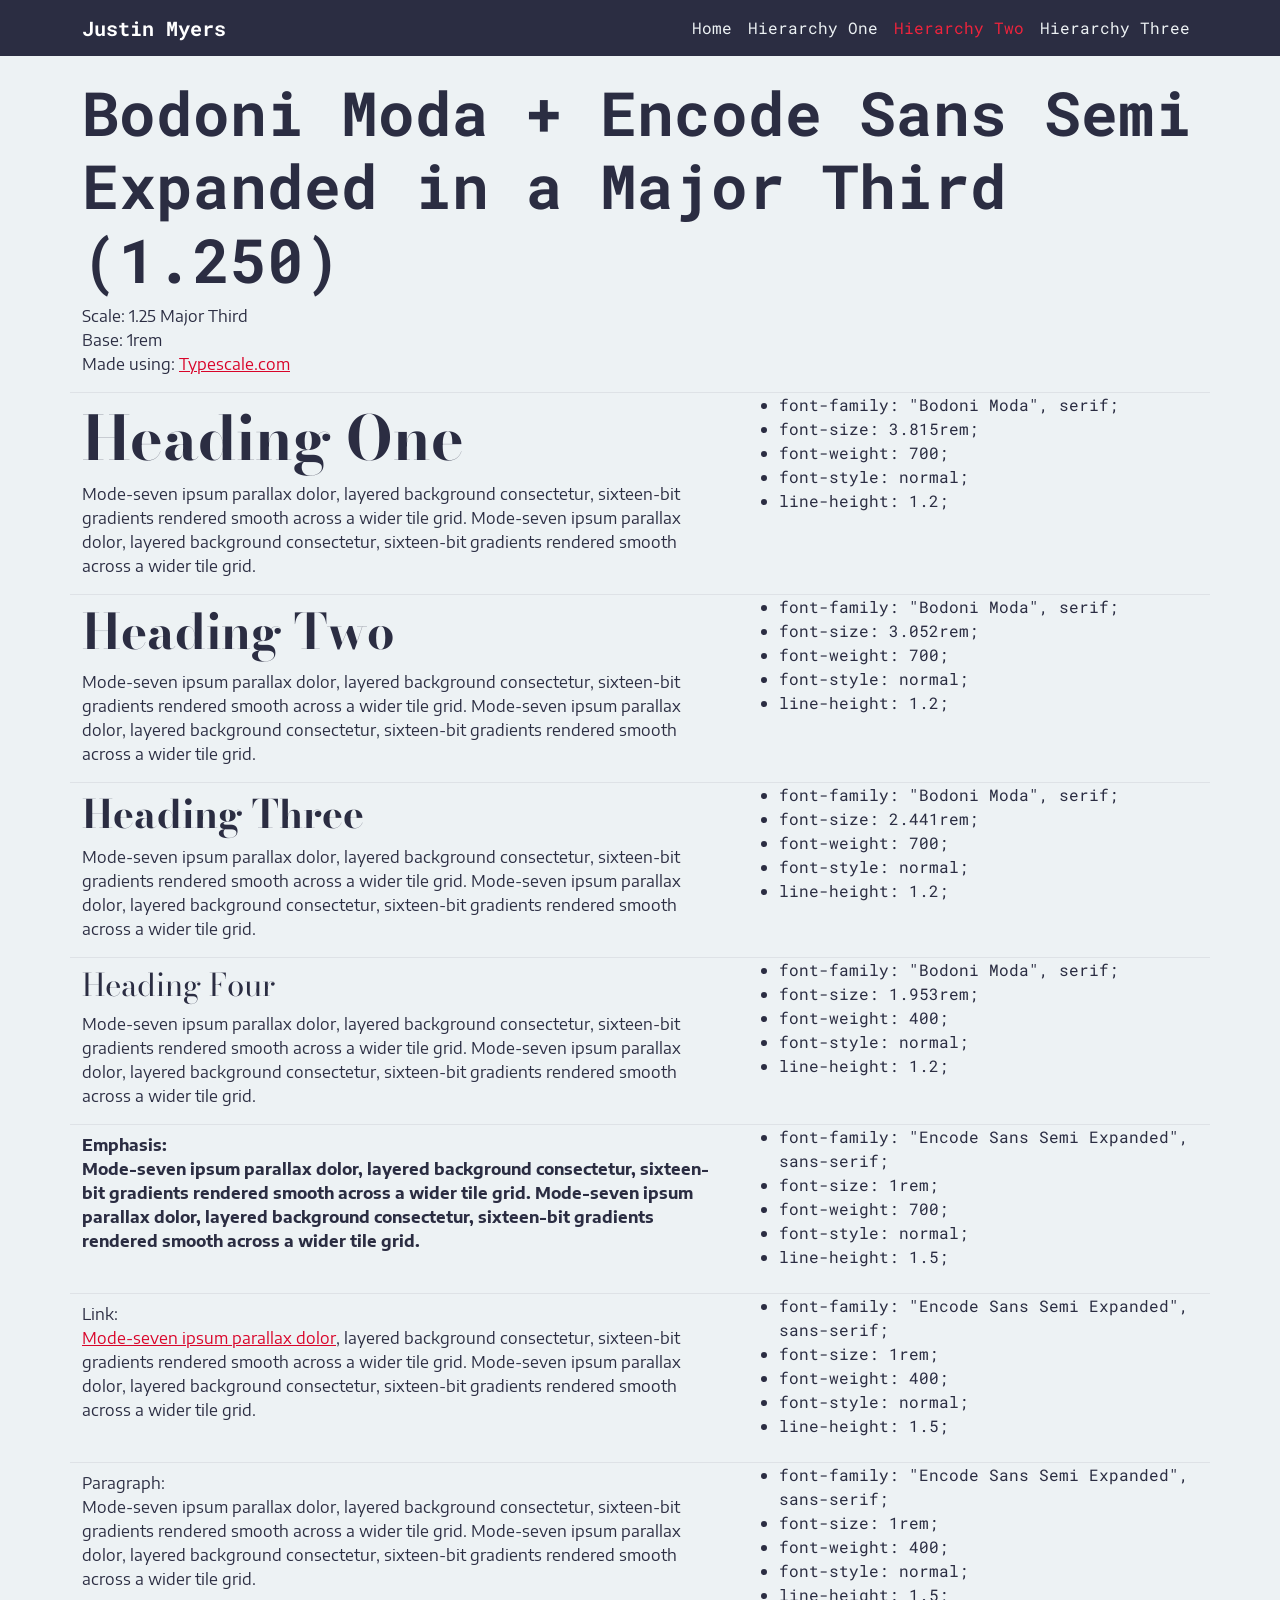
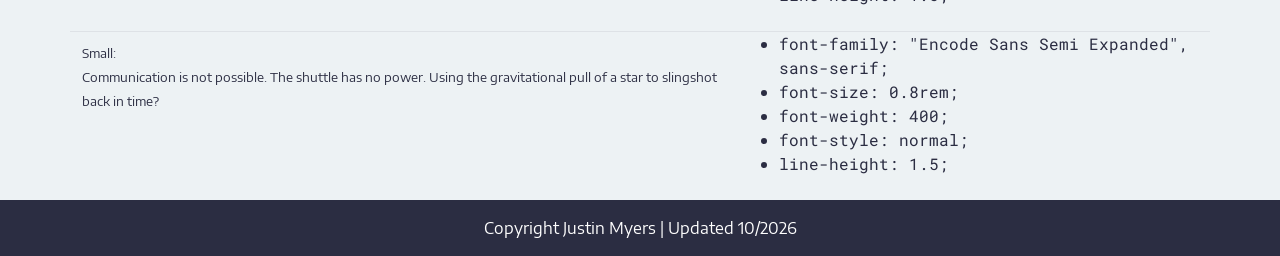
==== hierarchies/hierarchy-2.html @ 9d2e60b4 "Add files via upload" ====
<!DOCTYPE html>
<html lang="en">
<head>
  <meta charset="UTF-8">
  <meta name="viewport" content="width=device-width, initial-scale=1.0">
  <title>Type Hierarchies | Justin Myers Hierarchy Two</title>

  <link rel="preconnect" href="https://fonts.googleapis.com">
  <link rel="preconnect" href="https://fonts.gstatic.com" crossorigin>
  <link href="https://fonts.googleapis.com/css2?family=Bodoni+Moda:wght@400;700&family=Encode+Sans+Semi+Expanded:wght@400;700&family=Roboto+Mono:ital,wght@0,100..700;1,100..700&display=swap" rel="stylesheet">

  <link href="https://cdn.jsdelivr.net/npm/bootstrap@5.3.3/dist/css/bootstrap.min.css" rel="stylesheet">
  <link rel="stylesheet" href="../css/style.css">
  <link rel="stylesheet" href="../css/hierarchy-2.css">
</head>
<body class="palette-test">

  <!-- Navbar -->
  <nav class="navbar navbar-expand-lg navbar-custom sticky-top">
    <div class="container-lg">
      <a class="navbar-brand" href="../index.html">Justin Myers</a>
      <button class="navbar-toggler" type="button" data-bs-toggle="collapse" data-bs-target="#navMain" aria-controls="navMain" aria-expanded="false" aria-label="Toggle navigation">
        <span class="navbar-toggler-icon"></span>
      </button>
      <div class="collapse navbar-collapse" id="navMain">
        <ul class="navbar-nav ms-auto mb-2 mb-lg-0">
          <li class="nav-item">
            <a class="nav-link" href="../index.html">Home</a>
          </li>
          <li class="nav-item">
            <a class="nav-link" href="hierarchy-1.html">Hierarchy One</a>
          </li>
          <li class="nav-item">
            <a class="nav-link active" aria-current="page" href="hierarchy-2.html">Hierarchy Two</a>
          </li>
          <li class="nav-item">
            <a class="nav-link" href="hierarchy-3.html">Hierarchy Three</a>
          </li>
        </ul>
      </div>
    </div>
  </nav>

  <!-- Content -->
  <main>
    <div class="container-lg content-container">

      <div class="row pt-3">
        <h1 class="title">Bodoni Moda + Encode Sans Semi Expanded in a Major Third (1.250)</h1>
        <p>Scale: 1.25 Major Third<br>
          Base: 1rem<br>
          Made using: <a class="link" href="https://typescale.com/">Typescale.com</a></p>
      </div><!-- Close row -->

      <div class="row"><!-- Open h1 row -->
        <div class="col-lg-7 pt-2 border-top">
          <h1>Heading One</h1>
          <p>Mode-seven ipsum parallax dolor, layered background consectetur, sixteen-bit gradients rendered smooth across a wider tile grid. Mode-seven ipsum parallax dolor, layered background consectetur, sixteen-bit gradients rendered smooth across a wider tile grid.</p>
        </div>
        <div class="col-lg-5 mb-2 specsDiv">
          <ul class="roboto-mono-specs">
            <li>font-family: "Bodoni Moda", serif;</li>
            <li>font-size: 3.815rem;</li>
            <li>font-weight: 700;</li>
            <li>font-style: normal;</li>
            <li>line-height: 1.2;</li>
          </ul>
        </div>
      </div><!-- Close h1 row -->

      <div class="row"><!-- Open h2 row -->
        <div class="col-lg-7 pt-2 border-top">
          <h2>Heading Two</h2>
          <p>Mode-seven ipsum parallax dolor, layered background consectetur, sixteen-bit gradients rendered smooth across a wider tile grid. Mode-seven ipsum parallax dolor, layered background consectetur, sixteen-bit gradients rendered smooth across a wider tile grid.</p>
        </div>
        <div class="col-lg-5 mb-2 specsDiv">
          <ul class="roboto-mono-specs">
            <li>font-family: "Bodoni Moda", serif;</li>
            <li>font-size: 3.052rem;</li>
            <li>font-weight: 700;</li>
            <li>font-style: normal;</li>
            <li>line-height: 1.2;</li>
          </ul>
        </div>
      </div><!-- Close h2 row -->

      <div class="row"><!-- Open h3 row -->
        <div class="col-lg-7 pt-2 border-top">
          <h3>Heading Three</h3>
          <p>Mode-seven ipsum parallax dolor, layered background consectetur, sixteen-bit gradients rendered smooth across a wider tile grid. Mode-seven ipsum parallax dolor, layered background consectetur, sixteen-bit gradients rendered smooth across a wider tile grid.</p>
        </div>
        <div class="col-lg-5 mb-2 specsDiv">
          <ul class="roboto-mono-specs">
            <li>font-family: "Bodoni Moda", serif;</li>
            <li>font-size: 2.441rem;</li>
            <li>font-weight: 700;</li>
            <li>font-style: normal;</li>
            <li>line-height: 1.2;</li>
          </ul>
        </div>
      </div><!-- Close h3 row -->

      <div class="row"><!-- Open h4 row -->
        <div class="col-lg-7 pt-2 border-top">
          <h4>Heading Four</h4>
          <p>Mode-seven ipsum parallax dolor, layered background consectetur, sixteen-bit gradients rendered smooth across a wider tile grid. Mode-seven ipsum parallax dolor, layered background consectetur, sixteen-bit gradients rendered smooth across a wider tile grid.</p>
        </div>
        <div class="col-lg-5 mb-2 specsDiv">
          <ul class="roboto-mono-specs">
            <li>font-family: "Bodoni Moda", serif;</li>
            <li>font-size: 1.953rem;</li>
            <li>font-weight: 400;</li>
            <li>font-style: normal;</li>
            <li>line-height: 1.2;</li>
          </ul>
        </div>
      </div><!-- Close h4 row -->

      <div class="row"><!-- Open emphasis row -->
        <div class="col-lg-7 pt-2 border-top">
          <p><strong>Emphasis:<br> Mode-seven ipsum parallax dolor, layered background consectetur, sixteen-bit gradients rendered smooth across a wider tile grid. Mode-seven ipsum parallax dolor, layered background consectetur, sixteen-bit gradients rendered smooth across a wider tile grid.</strong></p>
        </div>
        <div class="col-lg-5 mb-2 specsDiv">
          <ul class="roboto-mono-specs">
            <li>font-family: "Encode Sans Semi Expanded", sans-serif;</li>
            <li>font-size: 1rem;</li>
            <li>font-weight: 700;</li>
            <li>font-style: normal;</li>
            <li>line-height: 1.5;</li>
          </ul>
        </div>
      </div><!-- Close emphasis row -->

      <div class="row"><!-- Open link row -->
        <div class="col-lg-7 pt-2 border-top">
          <p>Link:<br> <a class="link" href="#">Mode-seven ipsum parallax dolor</a>, layered background consectetur, sixteen-bit gradients rendered smooth across a wider tile grid. Mode-seven ipsum parallax dolor, layered background consectetur, sixteen-bit gradients rendered smooth across a wider tile grid.</p>
        </div>
        <div class="col-lg-5 mb-2 specsDiv">
          <ul class="roboto-mono-specs">
            <li>font-family: "Encode Sans Semi Expanded", sans-serif;</li>
            <li>font-size: 1rem;</li>
            <li>font-weight: 400;</li>
            <li>font-style: normal;</li>
            <li>line-height: 1.5;</li>
          </ul>
        </div>
      </div><!-- Close link row -->

      <div class="row"><!-- Open paragraph row -->
        <div class="col-lg-7 pt-2 border-top">
          <p>Paragraph:<br>Mode-seven ipsum parallax dolor, layered background consectetur, sixteen-bit gradients rendered smooth across a wider tile grid. Mode-seven ipsum parallax dolor, layered background consectetur, sixteen-bit gradients rendered smooth across a wider tile grid.</p>
        </div>
        <div class="col-lg-5 mb-2 specsDiv">
          <ul class="roboto-mono-specs">
            <li>font-family: "Encode Sans Semi Expanded", sans-serif;</li>
            <li>font-size: 1rem;</li>
            <li>font-weight: 400;</li>
            <li>font-style: normal;</li>
            <li>line-height: 1.5;</li>
          </ul>
        </div>
      </div><!-- Close paragraph row -->

      <div class="row"><!-- Open small row -->
        <div class="col-lg-7 pt-2 border-top">
          <p><small>Small:<br> Communication is not possible. The shuttle has no power. Using the gravitational pull of a star to slingshot back in time?</small></p>
        </div>
        <div class="col-lg-5 mb-2 specsDiv">
          <ul class="roboto-mono-specs">
            <li>font-family: "Encode Sans Semi Expanded", sans-serif;</li>
            <li>font-size: 0.8rem;</li>
            <li>font-weight: 400;</li>
            <li>font-style: normal;</li>
            <li>line-height: 1.5;</li>
          </ul>
        </div>
      </div><!-- Close small row -->

    </div>
  </main>

  <!-- Footer -->
  <footer class="site-footer text-center py-3">
    <p class="mb-0">Copyright Justin Myers | Updated 10/2026</p>
  </footer>

  <script src="https://cdn.jsdelivr.net/npm/bootstrap@5.3.3/dist/js/bootstrap.bundle.min.js"></script>
</body>
</html>
---- css/style.css ----
:root {
  --navy: #06111C;
  --nav-link: #CBD5E1;
  --nav-link-active: #FFFFFF;
  --btn-orange: #FB8500;
  --btn-blue: #3B82F6;
  --grid-col-1: #FDE68A;
  --grid-col-2: #93C5FD;
  --grid-col-3: #6EE7B7;
}

/* Test palette - applied via <body class="palette-test"> (index + hierarchy-1) */
.palette-test {
  --space-indigo: #2B2D42;
  --lavender-grey: #8D99AE;
  --platinum: #EDF2F4;
  --strawberry-red: #EF233C;
  --flag-red: #D90429;

  /* Remap the existing theme variables */
  --navy: var(--space-indigo);
  --nav-link: var(--platinum);
  --nav-link-active: var(--strawberry-red);
  --btn-orange: var(--strawberry-red);
  --btn-blue: var(--flag-red);

  background-color: var(--platinum);
  color: var(--space-indigo);
}

.palette-test h1,
.palette-test h2,
.palette-test h3,
.palette-test h4,
.palette-test h5,
.palette-test h6 {
  color: var(--space-indigo);
}

.palette-test a:not(.nav-link):not(.navbar-brand):not(.dropdown-item):not(.btn) {
  color: var(--flag-red);
}

.palette-test .card {
  background-color: var(--lavender-grey);
  border-color: var(--lavender-grey);
  color: var(--space-indigo);
}

html {
  font-size: 16px;
}

body {
  font-family: 'Roboto', sans-serif;
  font-weight: 400;
  display: flex;
  flex-direction: column;
  min-height: 100vh;
}

main {
  flex: 1 0 auto;
}

h1, h2, h3, h4, h5, h6 {
  font-family: 'Roboto', sans-serif;
  font-weight: 700;
}

/* Roboto Mono: navbar, page titles, and code/spec text only */
.font-mono,
.navbar-custom,
h1.title,
code, kbd, pre, samp {
  font-family: 'Roboto Mono', monospace;
}

/* Major Third (1.25) type scale */
h6 { font-size: 1.25rem; }
h5 { font-size: 1.563rem; }
h4 { font-size: 1.953rem; }
h3 { font-size: 2.441rem; }
h2 { font-size: 3.052rem; }
h1 { font-size: 3.815rem; }
small, .small { font-size: 0.8rem; }

/* Type spec lists on hierarchy pages */
.roboto-mono-specs {
  font-family: 'Roboto Mono', monospace;
}

/* Divider above the specs only when it sits beside the text (lg+);
   on mobile the specs stack directly under the paragraph */
@media (min-width: 992px) {
  .specsDiv {
    border-top: var(--bs-border-width) solid var(--bs-border-color);
  }
}

/* Layout spacing: 4px between sticky navbar and content container */
.content-container {
  margin-top: 4px;
}

/* Footer */
.site-footer {
  flex-shrink: 0;
  background-color: var(--navy);
  color: #fff;
}

/* Navbar */
.navbar-custom {
  background-color: var(--navy);
}

.navbar-custom .navbar-brand {
  color: #fff;
  font-weight: 700;
}

.navbar-custom .nav-link {
  color: var(--nav-link);
}

.navbar-custom .nav-link:hover,
.navbar-custom .nav-link:focus {
  color: var(--nav-link-active);
}

.navbar-custom .nav-link.active {
  color: var(--nav-link-active);
}

.navbar-custom .dropdown-menu {
  background-color: var(--navy);
}

.navbar-custom .dropdown-item {
  color: var(--nav-link);
}

.navbar-custom .dropdown-item:hover,
.navbar-custom .dropdown-item:focus,
.navbar-custom .dropdown-item.active {
  color: var(--nav-link-active);
  background-color: rgba(255, 255, 255, 0.08);
}

.navbar-custom .navbar-toggler {
  border-color: var(--nav-link);
}

/* Shared orange/blue-hover button used for cards + modal triggers */
.btn-pixel {
  background-color: var(--btn-orange);
  border-color: var(--btn-orange);
  color: #fff;
}

.btn-pixel:hover,
.btn-pixel:focus {
  background-color: var(--btn-blue);
  border-color: var(--btn-blue);
  color: #fff;
}

/* Cards page */
.card-equal {
  height: 100%;
}

/* Type specimen images on index cards: full width, no cropping */
.card-img-type {
  width: 100%;
  height: auto;
}

.card-img-fixed {
  height: 200px;
  width: 100%;
  object-fit: cover;
  image-rendering: pixelated;
}



.grid-col-1 { background-color: var(--grid-col-1); }
.grid-col-2 { background-color: var(--grid-col-2); }
.grid-col-3 { background-color: var(--grid-col-3); }
---- css/hierarchy-2.css ----
/* ==========================================================================
   Hierarchy 2 - page-specific type (loaded after style.css)
   Headings h1-h4: Bodoni Moda
   Paragraph, emphasis, link: Encode Sans Semi Expanded
   Navbar, page title, specs stay Roboto Mono (from style.css)
   ========================================================================== */

body {
  font-family: 'Encode Sans Semi Expanded', sans-serif;
  font-weight: 400;
}

h1, h2, h3, h4 {
  font-family: 'Bodoni Moda', serif;
}

h1, h2, h3 {
  font-weight: 700;
}

h4 {
  font-weight: 400;
}

strong {
  font-weight: 700;
}

a.link {
  font-weight: 400;
}
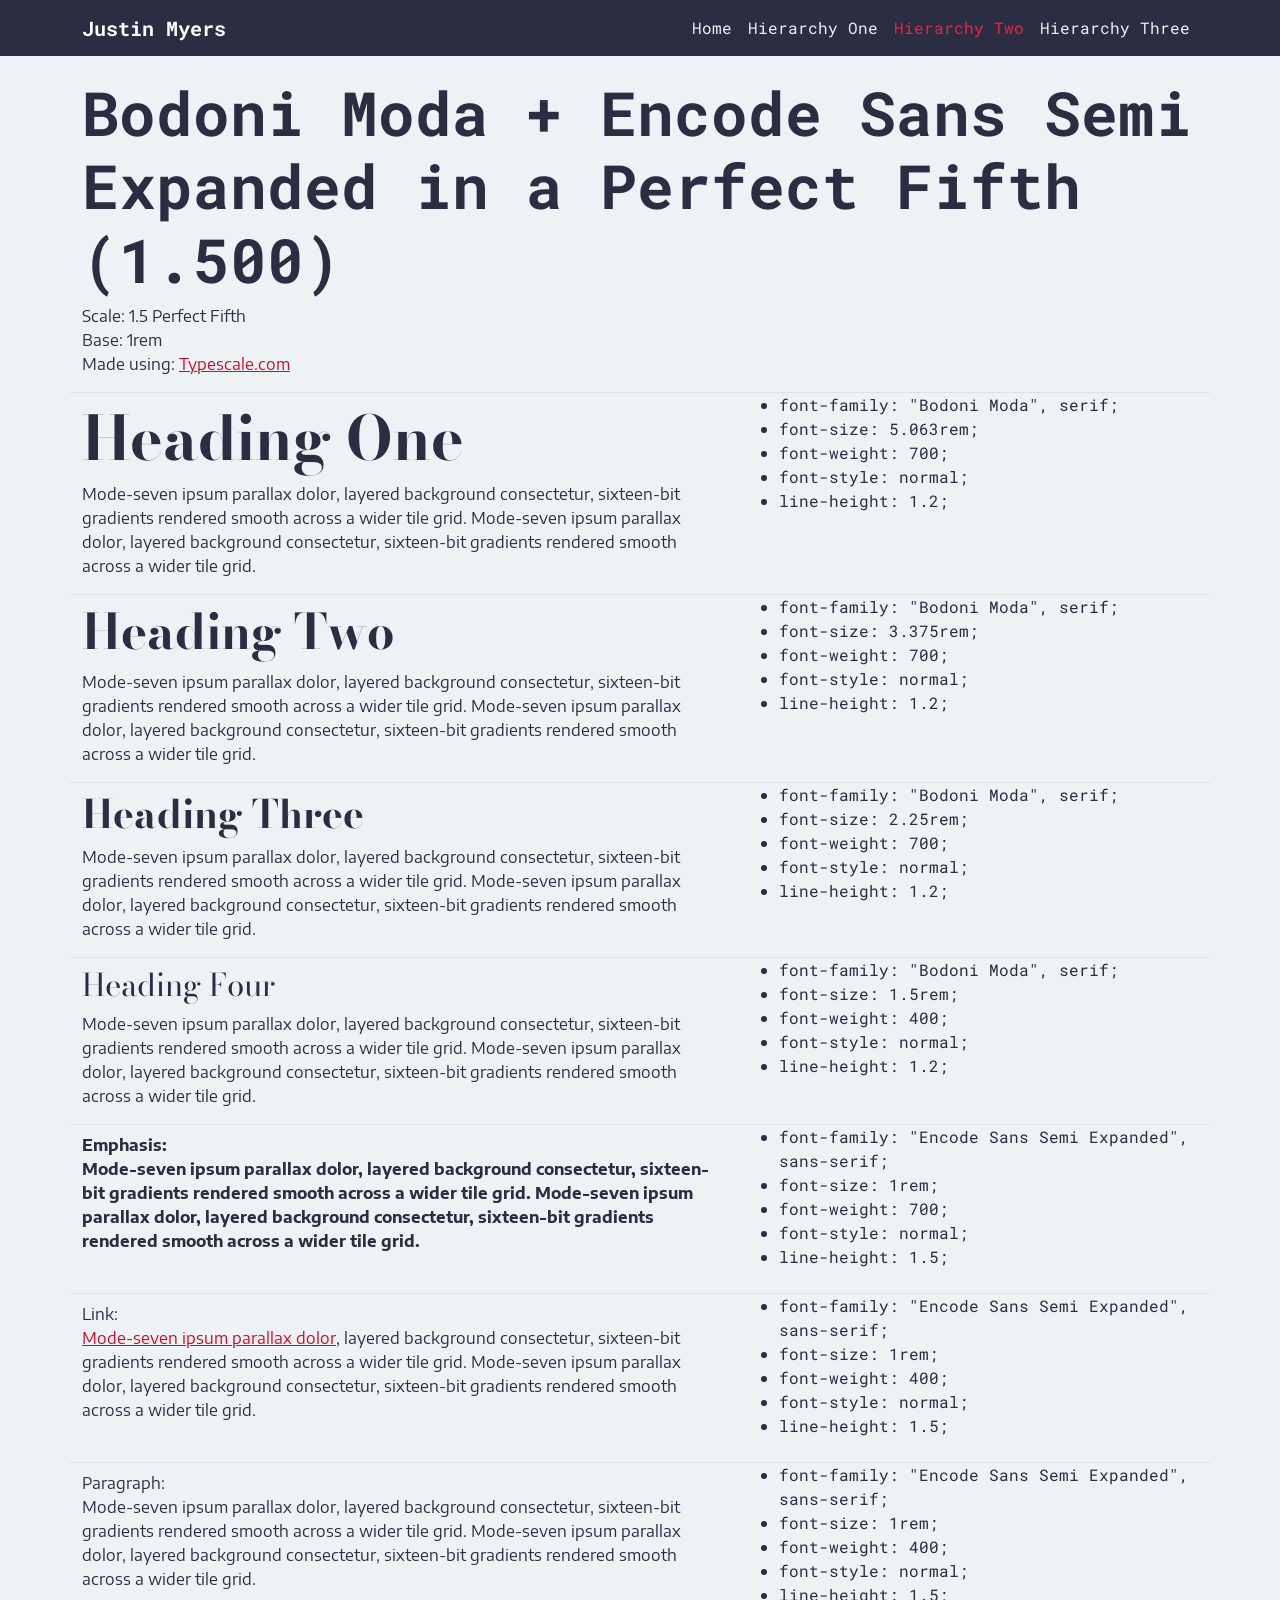
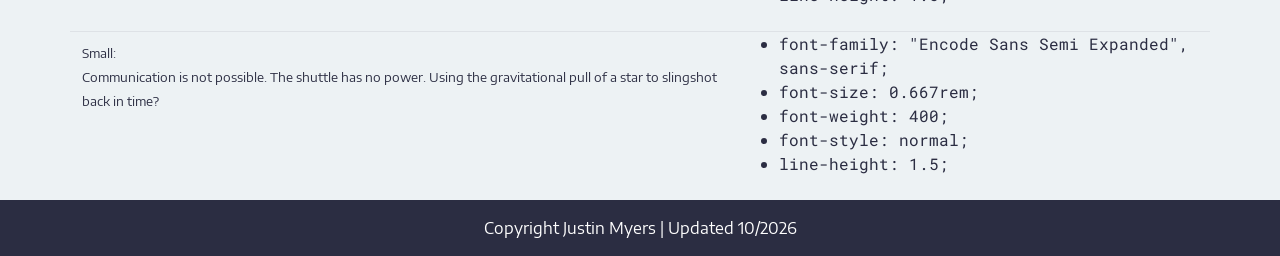
==== commit 89ca2141: "Update font sizes and title in hierarchy-2.html" ====
--- a/hierarchies/hierarchy-2.html
+++ b/hierarchies/hierarchy-2.html
@@ -46,8 +46,8 @@
     <div class="container-lg content-container">
 
       <div class="row pt-3">
-        <h1 class="title">Bodoni Moda + Encode Sans Semi Expanded in a Major Third (1.250)</h1>
-        <p>Scale: 1.25 Major Third<br>
+        <h1 class="title">Bodoni Moda + Encode Sans Semi Expanded in a Perfect Fifth (1.500)</h1>
+        <p>Scale: 1.5 Perfect Fifth<br>
           Base: 1rem<br>
           Made using: <a class="link" href="https://typescale.com/">Typescale.com</a></p>
       </div><!-- Close row -->
@@ -60,7 +60,7 @@
         <div class="col-lg-5 mb-2 specsDiv">
           <ul class="roboto-mono-specs">
             <li>font-family: "Bodoni Moda", serif;</li>
-            <li>font-size: 3.815rem;</li>
+            <li>font-size: 5.063rem;</li>
             <li>font-weight: 700;</li>
             <li>font-style: normal;</li>
             <li>line-height: 1.2;</li>
@@ -76,7 +76,7 @@
         <div class="col-lg-5 mb-2 specsDiv">
           <ul class="roboto-mono-specs">
             <li>font-family: "Bodoni Moda", serif;</li>
-            <li>font-size: 3.052rem;</li>
+            <li>font-size: 3.375rem;</li>
             <li>font-weight: 700;</li>
             <li>font-style: normal;</li>
             <li>line-height: 1.2;</li>
@@ -92,7 +92,7 @@
         <div class="col-lg-5 mb-2 specsDiv">
           <ul class="roboto-mono-specs">
             <li>font-family: "Bodoni Moda", serif;</li>
-            <li>font-size: 2.441rem;</li>
+            <li>font-size: 2.25rem;</li>
             <li>font-weight: 700;</li>
             <li>font-style: normal;</li>
             <li>line-height: 1.2;</li>
@@ -108,7 +108,7 @@
         <div class="col-lg-5 mb-2 specsDiv">
           <ul class="roboto-mono-specs">
             <li>font-family: "Bodoni Moda", serif;</li>
-            <li>font-size: 1.953rem;</li>
+            <li>font-size: 1.5rem;</li>
             <li>font-weight: 400;</li>
             <li>font-style: normal;</li>
             <li>line-height: 1.2;</li>
@@ -168,7 +168,7 @@
         <div class="col-lg-5 mb-2 specsDiv">
           <ul class="roboto-mono-specs">
             <li>font-family: "Encode Sans Semi Expanded", sans-serif;</li>
-            <li>font-size: 0.8rem;</li>
+            <li>font-size: 0.667rem;</li>
             <li>font-weight: 400;</li>
             <li>font-style: normal;</li>
             <li>line-height: 1.5;</li>
